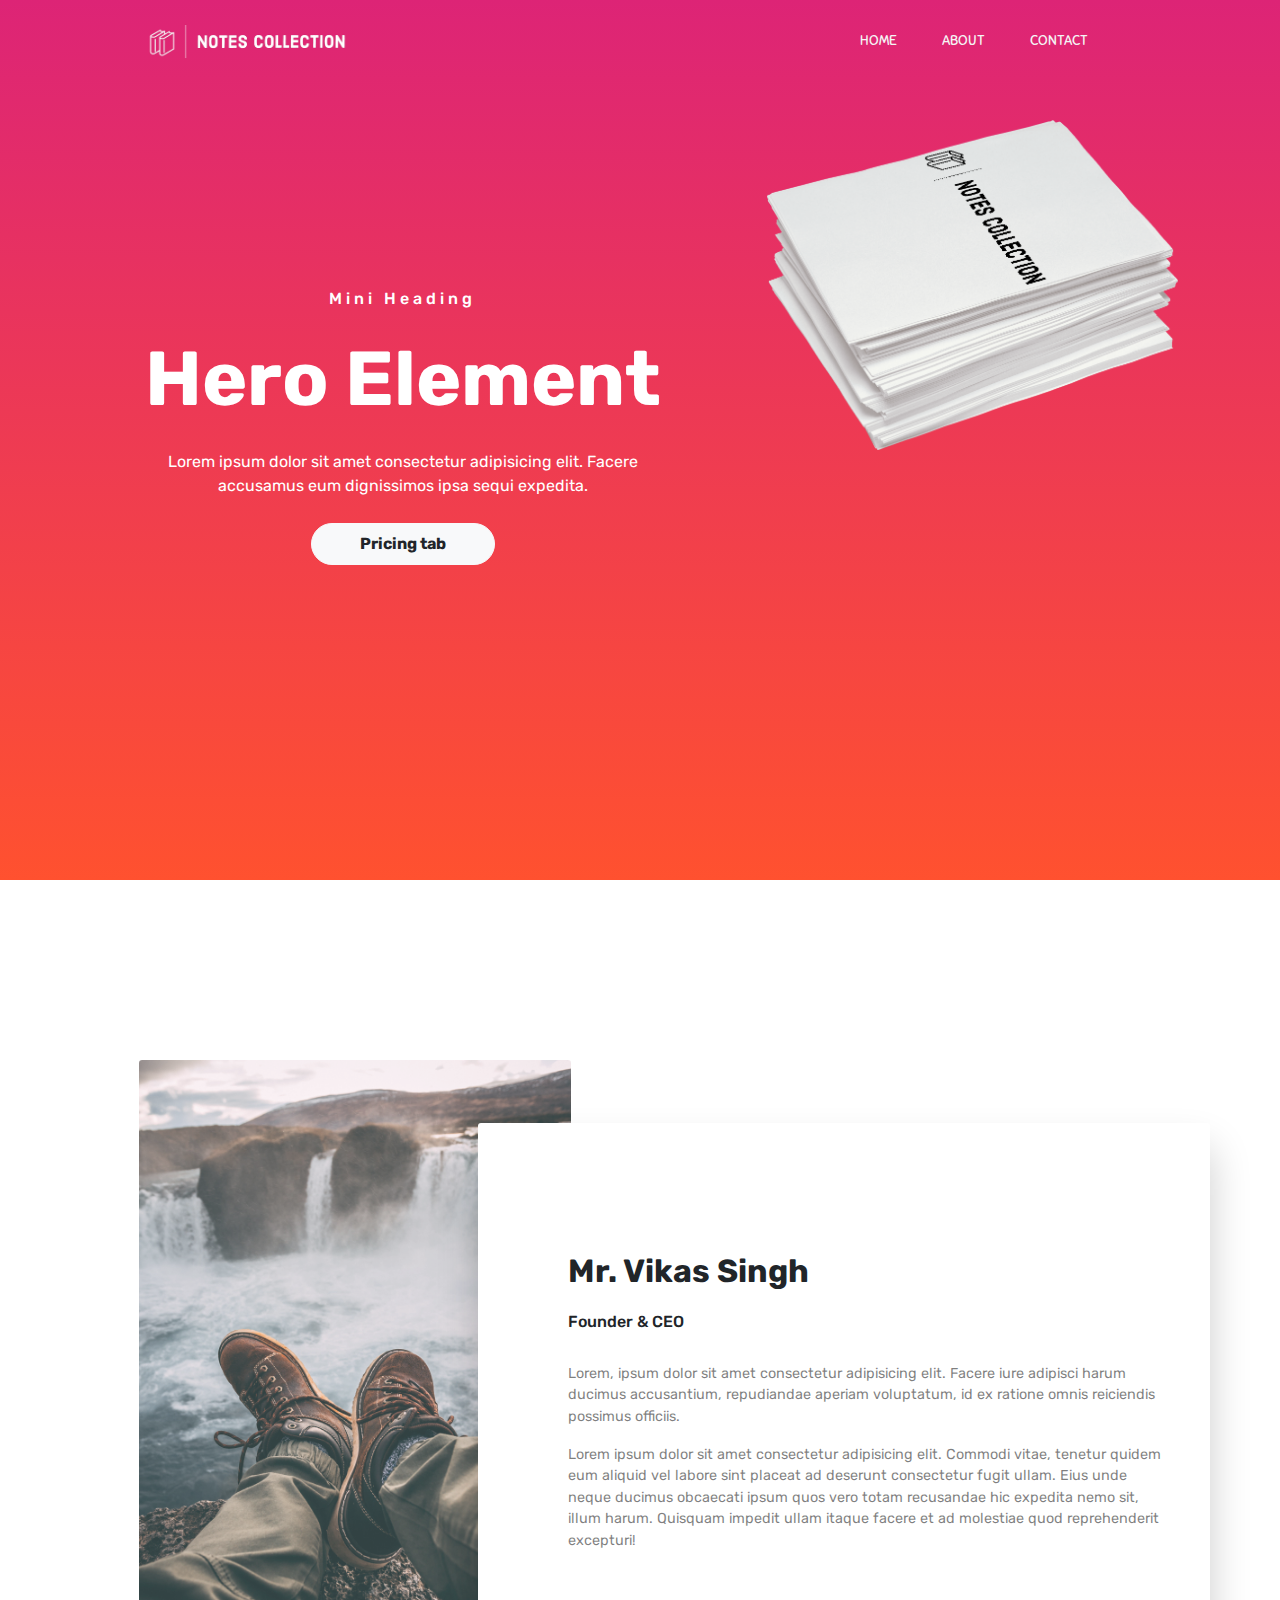
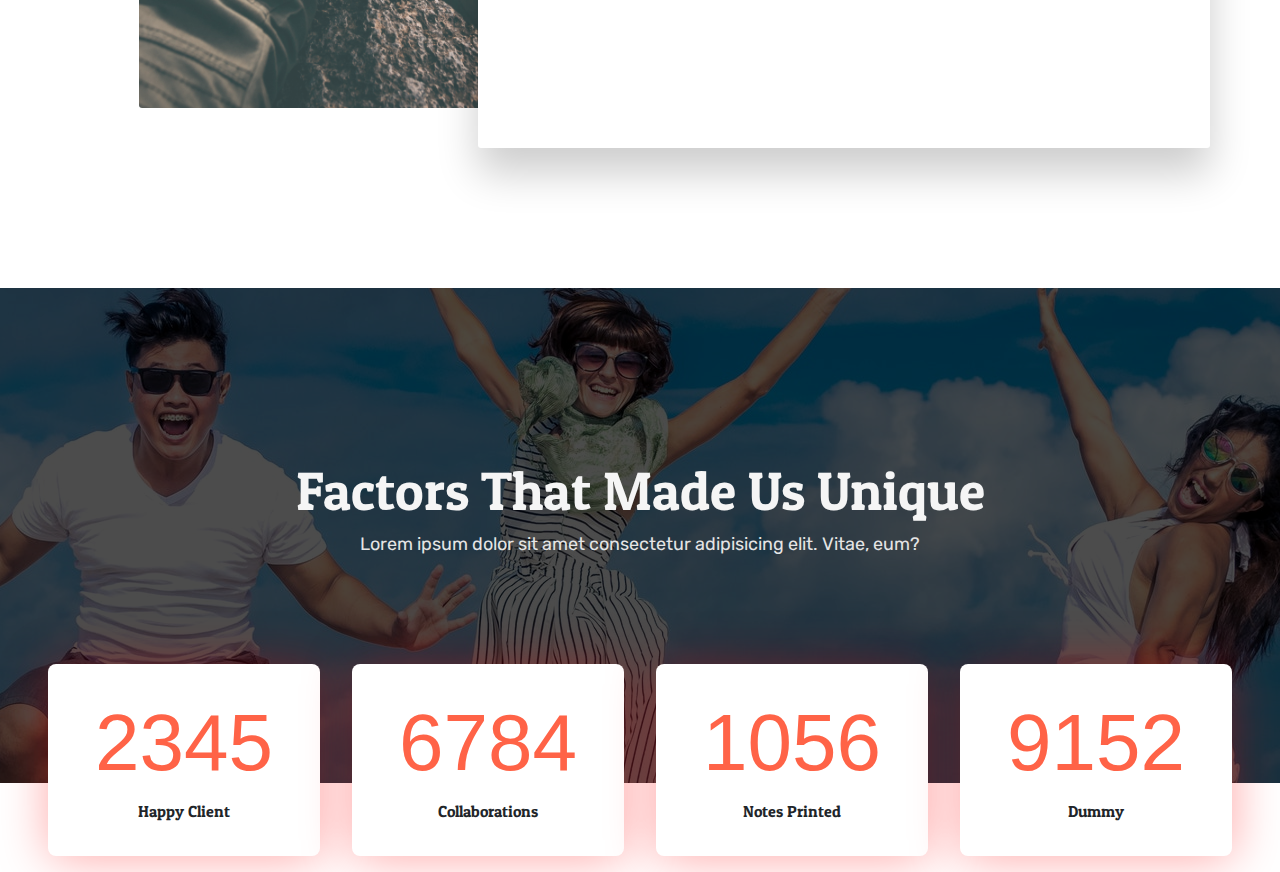
==== Index.html @ 7cc31850 "." ====
<!DOCTYPE html>
<html lang="en">

<head>
  <meta charset="UTF-8" />
  <meta name="viewport" content="width=device-width, initial-scale=1.0" />
  <meta http-equiv="X-UA-Compatible" content="ie=edge" />
  <title>Notes Collection</title>

  <link rel="stylesheet" href="https://stackpath.bootstrapcdn.com/bootstrap/4.3.1/css/bootstrap.min.css" integrity="sha384-ggOyR0iXCbMQv3Xipma34MD+dH/1fQ784/j6cY/iJTQUOhcWr7x9JvoRxT2MZw1T"
    crossorigin="anonymous" />
  <link rel="stylesheet" href="https://use.fontawesome.com/releases/v5.7.2/css/all.css" integrity="sha384-fnmOCqbTlWIlj8LyTjo7mOUStjsKC4pOpQbqyi7RrhN7udi9RwhKkMHpvLbHG9Sr"
    crossorigin="anonymous">
  <link rel="stylesheet" href="../src/Style.css" />
  <link rel="stylesheet" href="../src/mobile-style.css">
</head>

<body>
  <header>
    <div class="container-fluid p-0">
      <nav class="navbar navbar-expand-lg">
        <a class="navbar-brand" href="#">
          <img src="../assets/logo.png" alt=""></a>
        <button class="navbar-toggler" type="button" data-toggle="collapse" data-target="#navbarNav" aria-controls="navbarNav" aria-expanded="false"
          aria-label="Toggle navigation">
          <i class="fas fa-align-right text-light"></i>
        </button>
        <div class="collapse navbar-collapse" id="navbarNav">
          <div class="mr-auto"></div>
          <ul class="navbar-nav">
            <li class="nav-item active">
              <a class="nav-link" href="#">HOME
                <span class="sr-only">(current)</span>
              </a>
            </li>
            <li class="nav-item">
              <a class="nav-link" href="#">ABOUT</a>
            </li>
            <!-- <li class="nav-item">
              <a class="nav-link" href="#">PRICE</a>
            </li> -->
            <!-- <li class="nav-item dropdown">
              <div class="dropdown">
                <a href="#" class="nav-link">PAGES</a>
                <div class="dropdown-content">
                  <a href="#">Generic</a>
                  <a href="#">Element</a>
                </div>
              </div>
            </li>
            <li class="nav-item">
              <a class="nav-link" href="#">FACT</a>
            </li> -->
            <li class="nav-item">
              <a class="nav-link" href="#">CONTACT</a>
            </li>
          </ul>
        </div>
      </nav>
    </div>
    <div class="container text-center">
      <div class="row">
        <div class="col-md-7 col-sm-12  text-white">
          <h6>Mini Heading</h6>
          <h1>Hero Element</h1>
          <p>
            Lorem ipsum dolor sit amet consectetur adipisicing elit. Facere accusamus eum dignissimos ipsa sequi expedita.
          </p>
          <button class="btn btn-light px-5 py-2 primary-btn">
            Pricing tab
          </button>
        </div>
        <div class="col-md-5 col-sm-12  h-25">
          <img src="../assets/Hero.png" alt="Book" />
        </div>
      </div>
    </div>
  </header>
  <main>
    <section class="section-1">
      <div class="container text-center">
        <div class="row">
          <div class="col-md-6 col-12">
            <div class="pray">
              <img src="../assets/pexels-photo-1904769.jpeg" alt="Pray" class="" />
            </div>
          </div>
          <div class="col-md-6 col-12">
            <div class="panel text-left">
              <h1>Mr. Vikas Singh</h1>
              <h6>Founder & CEO</h6>
              <p class="pt-4">
                Lorem, ipsum dolor sit amet consectetur adipisicing elit. Facere iure adipisci harum ducimus accusantium, repudiandae aperiam
                voluptatum, id ex ratione omnis reiciendis possimus officiis.
              </p>
              <p>
                Lorem ipsum dolor sit amet consectetur adipisicing elit. Commodi vitae, tenetur quidem eum aliquid vel labore sint placeat
                ad deserunt consectetur fugit ullam. Eius unde neque ducimus obcaecati ipsum quos vero totam recusandae hic
                expedita nemo sit, illum harum. Quisquam impedit ullam itaque facere et ad molestiae quod reprehenderit excepturi!
              </p>
            </div>
          </div>
        </div>
      </div>
    </section>
    <section class="section-2 container-fluid p-0">
      <div class="cover">
        <div class="overlay"></div>
        <div class="content text-center">
          <h1>Factors That Made Us Unique</h1>
          <p>
            Lorem ipsum dolor sit amet consectetur adipisicing elit. Vitae, eum?
          </p>
        </div>
      </div>
      <div class="container-fluid text-center">
        <div class="numbers d-flex flex-md-row flex-wrap justify-content-center">
          <div class="rect">
            <h1>2345</h1>
            <p>Happy Client</p>
          </div>
          <div class="rect">
            <h1>6784</h1>
            <p>Collaborations</p>
          </div>
          <div class="rect">
            <h1>1056</h1>
            <p>Notes Printed</p>
          </div>
          <div class="rect">
            <h1>9152</h1>
            <p>Dummy</p>
          </div>
        </div>
      </div>


      <!-- <div class="purchase text-center">
        <h1>Purchase Whatever You Want</h1>
        <p>
          Lorem, ipsum dolor sit amet consectetur adipisicing elit.
        </p>
        <div class="cards">
          <div class="d-flex flex-row justify-content-center flex-wrap">
            <div class="card">
              <div class="card-body">
                <div class="title">
                  <h5 class="card-title">PDF</h5>
                </div>
                <p class="card-text">
                  With supporting text below as a natural lead-in.
                </p>
                <div class="pricing">
                  <h1>$77.99</h1>
                  <a href="#" class="btn btn-dark px-5 py-2 primary-btn mb-5">Purchase Now</a>
                </div>
              </div>
            </div>
            <div class="card">
              <div class="card-body">
                <div class="title">
                  <h5 class="card-title">E-book</h5>
                </div>
                <p class="card-text">
                  With supporting text below as a natural lead-in.
                </p>
                <div class="pricing">
                  <h1>$99.99</h1>
                  <a href="#" class="btn btn-dark px-5 py-2 primary-btn mb-5">Purchase Now</a>
                </div>
              </div>
            </div>
            <div class="card">
              <div class="card-body">
                <div class="title">
                  <h5 class="card-title">Print Copy</h5>
                </div>
                <p class="card-text">
                  With supporting text below as a natural lead-in.
                </p>
                <div class="pricing">
                  <h1>$58.99</h1>
                  <a href="#" class="btn btn-dark px-5 py-2 primary-btn mb-5">Purchase Now</a>
                </div>
              </div>
            </div>
          </div>
        </div>
      </div>
    </section>
    <section class="section-3 container-fluid p-0 text-center">
      <div class="row">
        <div class="col-md-12 col-sm-12">
          <h1>Download Our App for all Platform</h1>
          <p>
            Lorem ipsum dolor, sit amet consectetur adipisicing elit. Eum exercitationem alias perspiciatis omnis quod possimus odit
            voluptatum! Sunt ea quasi praesentium, tenetur doloribus animi obcaecati, sint nemo quae laudantium iusto unde
            eaque nostrum nobis voluptatum
          </p>
        </div>
      </div>
      <div class="platform row">
        <div class="col-md-6 col-sm-12 text-right">
          <div class="desktop shadow-lg">
            <div class="d-flex flex-row justify-content-center">
              <i class="fas fa-desktop fa-3x py-2 pr-3"></i>
              <div class="text text-left">
                <h3 class="pt-1 m-0">Desktop</h3>
                <p class="p-0 m-0">On website</p>
              </div>
            </div>
          </div>
        </div>
        <div class="col-md-6 col-sm-12 text-left">
          <div class="desktop shadow-lg">
            <div class="d-flex flex-row justify-content-center">
              <i class="fas fa-mobile-alt fa-3x py-2 pr-3"></i>
              <div class="text text-left">
                <h3 class="pt-1 m-0">On Mobile</h3>
                <p class="p-0 m-0">On Play Store</p>
              </div>
            </div>
          </div>
        </div>
      </div>
    </section>

    Section 4
    <section class="section-4">
      <div class="container text-center">
        <h1 class="text-dark">What our Reader's Say about us</h1>
        <p class="text-secondary">Lorem ipsum dolor sit amet.</p>
      </div>
      <div class="team row ">
        <div class="col-md-4 col-12 text-center">
            <div class="card mr-2 d-inline-block shadow-lg">
                <div class="card-img-top">
                  <img src="../assets/UI-face-3.jpg" class="img-fluid border-radius p-4" alt="">
                </div>
                <div class="card-body">
                  <h3 class="card-title">Blalock Jolene</h3>
                  <p class="card-text">
                    Lorem ipsum dolor sit amet consectetur adipisicing elit. Sint iure autem recusandae, veniam, illo dolor soluta assumenda
                    minima quia velit officia sit exercitationem nam ipsa, repellendus aut facilis quasi voluptas!
                  </p>
                  <a href="#" class="text-secondary text-decoration-none">Go somewhere</a>
                  <p class="text-black-50">CEO at Google</p>
                </div>
              </div>
        </div>
        <div class="col-md-4 col-12">
            <div id="carouselExampleControls" class="carousel slide " data-ride="carousel">
                <div class="carousel-inner text-center">
                  <div class="carousel-item active">
                    <div class="card mr-2 d-inline-block shadow">
                      <div class="card-img-top">
                        <img src="../assets/UI-face-1.jpg" class="img-fluid rounded-circle w-50 p-4" alt="">
                      </div>
                      <div class="card-body">
                        <h3 class="card-title">Allen Agnes</h3>
                        <p class="card-text">
                          Lorem ipsum dolor sit amet consectetur adipisicing elit. Sint iure autem recusandae, veniam, illo dolor soluta assumenda
                          minima quia velit officia sit exercitationem nam ipsa, repellendus aut facilis quasi voluptas!
                        </p>
                        <a href="#" class="text-secondary text-decoration-none">Go somewhere</a>
                        <p class="text-black-50">CEO at Google</p>
                      </div>
                    </div>
                  </div>
                  <div class="carousel-item">
                    <div class="card  d-inline-block mr-2 shadow">
                      <div class="card-img-top">
                        <img src="../assets/UI-face-2.jpg" class="img-fluid rounded-circle w-50 p-4" alt="">
                      </div>
                      <div class="card-body">
                        <h3 class="card-title">Amiel Barbara</h3>
                        <p class="card-text">
                          Lorem ipsum dolor sit amet consectetur adipisicing elit. Sint iure autem recusandae, veniam, illo dolor soluta assumenda
                          minima quia velit officia sit exercitationem nam ipsa, repellendus aut facilis quasi voluptas!
                        </p>
                        <a href="#" class="text-secondary text-decoration-none">Go somewhere</a>
                        <p class="text-black-50">CEO at Google</p>
                      </div>
                    </div>
                  </div>
              </div>
        </div>
        </div>
        <div class="col-md-4 col-12 text-center">
            <div class="card mr-2 d-inline-block shadow-lg">
                <div class="card-img-top">
                  <img src="../assets/UI-face-4.jpg" class="img-fluid border-radius p-4" alt="">
                </div>
                <div class="card-body">
                  <h3 class="card-title">Olivia Louis</h3>
                  <p class="card-text">
                    Lorem ipsum dolor sit amet consectetur adipisicing elit. Sint iure autem recusandae, veniam, illo dolor soluta assumenda
                    minima quia velit officia sit exercitationem nam ipsa, repellendus aut facilis quasi voluptas!
                  </p>
                  <a href="#" class="text-secondary text-decoration-none">Go somewhere</a>
                  <p class="text-black-50">CEO at Google</p>
                </div>
              </div>
        </div>
      </div>
    </section>
  </main>
  <footer>
    <div class="container-fluid p-0">
      <div class="row text-left">
        <div class="col-md-5 col-sm-5">
          <h4 class="text-light">About us</h4>
          <p class="text-muted">Lorem ipsum dolor sit amet, consectetur adipisicing elit. Earum maxime ea similique illum corrupti</p>
          <p class="pt-4 text-muted">Copyright ©2019 All rights reserved | This template is made with by
            <span> Daily Tuition</span>
          </p>
        </div>
        <div class="col-md-5 col-sm-12">
          <h4 class="text-light">Newsletter</h4>
          <p class="text-muted">Stay Updated</p>
          <form class="form-inline">
            <div class="col pl-0">
              <div class="input-group pr-5">
                <input type="text" class="form-control bg-dark text-white" id="inlineFormInputGroupUsername2" placeholder="Email">
                <div class="input-group-prepend">
                  <div class="input-group-text">
                    <i class="fas fa-arrow-right"></i>
                  </div>
                </div>
              </div>
            </div>
          </form>
        </div>
        <div class="col-md-2 col-sm-12">
          <h4 class="text-light">Follow Us</h4>
          <p class="text-muted">Let us be social</p>
          <div class="column text-light">
            <i class="fab fa-facebook-f"></i>
            <i class="fab fa-instagram"></i>
            <i class="fab fa-twitter"></i>
            <i class="fab fa-youtube"></i>
          </div>
        </div>
      </div>
    </div>
  </footer> -->

  <script src="https://cdnjs.cloudflare.com/ajax/libs/jquery/3.3.1/jquery.min.js"></script>
  <script src="https://cdnjs.cloudflare.com/ajax/libs/popper.js/1.14.7/umd/popper.min.js" integrity="sha384-UO2eT0CpHqdSJQ6hJty5KVphtPhzWj9WO1clHTMGa3JDZwrnQq4sF86dIHNDz0W1"
    crossorigin="anonymous"></script>
  <script src="https://stackpath.bootstrapcdn.com/bootstrap/4.3.1/js/bootstrap.min.js" integrity="sha384-JjSmVgyd0p3pXB1rRibZUAYoIIy6OrQ6VrjIEaFf/nJGzIxFDsf4x0xIM+B07jRM"
    crossorigin="anonymous"></script>
  <script src="./main.js"></script>
</body>

</html>
---- src/Style.css ----
@import url("https://fonts.googleapis.com/css?family=Acme|Lobster|Patua+One|Rubik|Sniglet");
* {
  box-sizing: border-box;
}

header,
section {
  overflow-x: hidden;
}

:root {
  --Sniglet-font: "Sniglet", cursive;
  --Rubik: "Rubik", cursive;
  --Patua: "Patua One", cursive;
  --Lobster: "lobster", cursive;
  --light-black: #2e2c2caf;
  --bggradient: linear-gradient(to bottom, #dd2476, #ff512f);
  --light-gray: rgba(255, 255, 255, 0.877);
}

header a {
  font-family: var(--Sniglet-font);
  font-size: 0.9em;
  color: whitesmoke;
}

.dropdown-content {
  display: none;
  position: absolute;
  background-color: #f1f1f1;
  min-width: 160px;
  box-shadow: 0px 2px 15px 0px rgba(0, 0, 0, 0.2);
  z-index: 1;
}

.dropdown-content a {
  color: black;
  padding: 12px 16px;
  text-decoration: none;
  display: block;
}

.dropdown-content a:hover {
  background-color: #ddd;
}

.dropdown:hover .dropdown-content {
  display: block;
}

header .nav-item:last-child {
  padding-right: 10.5em;
}

header .nav-item {
  padding: 0.9em;
}

header .navbar-brand {
  padding-left: 8rem;
}

.navbar-brand img{
  width: 30%;
}

header .nav-link:hover {
  color: black;
}

header .row .col-md-7 {
  padding: 22vmin 1vmin;
  padding-bottom: 35vmin;
}

header .row .col-md-5 {
  padding: 4.2vmin 1vmin;
}

header .row .col-md-5 img {
  width: 90%;
}

header {
  background: #ff512f;
  /* fallback for old browsers */
  background: var(--bggradient);
}

header .container .col-md-7 {
  font-family: "Rubik", sans-serif;
}

header .container .col-md-7 h6 {
  padding: 1vmin;
  letter-spacing: 4px;
}

header .container .col-md-7 h1 {
  font-size: 8.5vmin;
  font-weight: bold;
  padding: 0.1em 0em;
}

header .container .col-md-7 p {
  padding: 1vmin 5vmin;
}

.primary-btn {
  border-radius: 30px;
  font-weight: bold;
}

/********** section 1 **************/

.section-1 {
  padding: 20vmin 0vmin;
}

.section-1 .row .col-md-6 .pray img {
  opacity: 0.8;
  width: 80%;
  border-radius: 0.2em;
}

.section-1 .row .col-md-6:last-child {
  position: relative;
}

.section-1 .row .col-md-6 .panel {
  position: absolute;
  top: 7vmin;
  left: -18vmin;
  background: white;
  border-radius: 3px;
  text-align: left;
  padding: 13vmin 5vmin 20vmin 10vmin;
  box-shadow: 0px 25px 42px rgba(0, 0, 0, 0.2);
  font-family: var(--Rubik);
  z-index: 1;
}

.section-1 .row .col-md-6 .panel h1 {
  font-weight: bold;
  padding: 0.4em 0;
  font-size: 2em;
}

.section-1 .row .col-md-6 .panel p {
  font-size: 0.9em;
  color: rgba(0, 0, 0, 0.5);
}

/*  Section 2  */

.cover {
  width: 100%;
  height: 55vmin;
  background: url("../assets/pexels-photo-452738.jpeg");
  background-position: -24rem -19rem;
  background-size: 150%;
  position: relative;
}

.cover .overlay {
  position: absolute;
  top: 0;
  left: 0;
  width: 100%;
  height: 100%;
  z-index: 999;
}

.cover .content {
  width: 100%;
  height: 100%;
  background: rgba(0, 0, 0, 0.7);
  padding-top: 19vmin;
}

.cover .content > h1 {
  font-family: var(--Patua);
  font-size: 6vmin;
  color: whitesmoke;
}

.cover .content > p {
  font-family: var(--Rubik);
  font-size: 2vmin;
  color: #e5e5e5;
}

.numbers .rect {
  position: relative;
  z-index: 1;
  background: white;
  width: 17rem;
  height: 12rem;
  padding-top: 3.5vmin;
  margin: 1rem;
  border-radius: 0.5em;
  box-shadow: 1px 2px 50px 0px rgba(255, 0, 0, 0.349);
}

.numbers {
  margin-top: -15vmin;
}

.numbers .rect h1 {
  font-size: 5rem;
  color: tomato;
}

.numbers .rect > p {
  font-family: var(--Patua);
}

.purchase > h1 {
  padding-top: 15vmin;
  padding-bottom: 0.1em;
  font-family: var(--Lobster);
}

.purchase > p {
  color: var(--light-black);
  font-size: 3vmin;
  padding-bottom: 10vmin;
}

.purchase .cards .card {
  width: 22rem;
  margin: 3vmin 3vmin;
}

.cards div {
  padding: 0;
  margin: 0;
}

.cards .title {
  background: rgba(208, 241, 241, 0.199);
  padding: 1.4em 2.5em;
  font-size: 2vmin;
}

.card .card-text {
  padding: 2.5rem 3rem;
  color: var(--light-black);
}

.card-body .pricing {
  background: rgba(208, 241, 241, 0.199);
  border-top-right-radius: 170px;
  border-top-left-radius: 170px;
}

.card-body .pricing > h1 {
  font-size: 10vmin;
  padding: 1em 0.5em;
}

/* Section 3 */

.section-3 {
  height: 70vmin;
  margin-top: 15vmin;
  background: var(--bggradient);
}

.section-3 .col-md-12 > h1 {
  padding: 2em 0 0.5em 0;
  color: whitesmoke;
  font-size: 6vmin;
}

.section-3 .col-md-12 > p {
  padding: 0 4em;
  padding-bottom: 2em;
  color: var(--light-gray);
  font-size: 3vmin;
}

.section-3 .desktop {
  background: white;
  display: inline-block;
  border-radius: 3em;
  padding: 2vmin 4.5vmin;
  margin: 1em;
}

.section-3 .desktop h3 {
  font-size: 4vmin;
}

.section-3 .desktop p {
  font-size: 2vmin;
}

/* Section Team */

.section-4 .container h1 {
  font-size: 6vmin;
  padding-top: 14vmin;
}

.section-4 .team {
  padding: 10vmin 4vmin;
}

.section-4 .card {
  width: 22em;
  margin-top: 10vmin;
}

.section-4 .card .card-text {
  padding: 0.5em;
}

.section-4 .card-body > a {
  font-size: 1.5em;
}

.section-4 .carousel-item {
  padding-left: 3rem;
}

.border-radius {
  border-radius: 340px;
  width: 60%;
}

footer {
  background: rgba(0, 0, 0, 0.815);
  overflow-x: hidden;
  padding: 14vmin 18vmin;
}

footer p > span {
  color: #ff512f;
}

footer input {
  border: none !important;
}

footer input::placeholder {
  color: white !important;
}

footer .input-group .input-group-text {
  background: var(--bggradient);
  border: none;
}

footer .column i {
  color: #dd2476;
}

/* It is Adjacent sibling combinator */

footer .column i + i {
  padding: 0 0.5em;
}

.sticky {
  position: fixed;
  top: 0;
  width: 100%;
  background: rgba(0, 0, 0, 0.815);
  z-index: 9999;
  transition: all 1.5s ease;
}
---- src/mobile-style.css ----
@media only screen and (max-width: 768px) {
  header .navbar-brand {
    padding-left: 1rem;
  }
  .section-1 .row .col-md-6 .panel {
    position: initial;
    width: initial;
    height: initial;
  }
  .section-2 .cover {
    background-position: -25vmin -10vmin;
  }
  .numbers .rect {
    width: 10rem;
    height: 8rem;
  }
  .numbers .rect h1 {
    font-size: 2rem;
  }

  .section-3 {
    height: inherit;
    padding: 10vmin !important;
  }
  .section-3 .row h1 {
    padding: 6vmin 4vmin;
  }
  .section-3 .platform .col-md-6 {
    text-align: center !important;
  }
  .section-3 .desktop i {
    font-size: 8vmin;
  }
  .section-4 .carousel-item {
    padding-left: 0.6rem;
  }
  footer .row .col-md-2 {
    margin-top: 8vmin;
  }
}

/* screen size 375px */

@media only screen and (max-width: 375px) {
  .section-4 .card {
    width: 18em;
  }
}

@media only screen and (max-width: 320px) {
  .section-4 .carousel-inner {
    margin-left: -4vmin;
  }
}
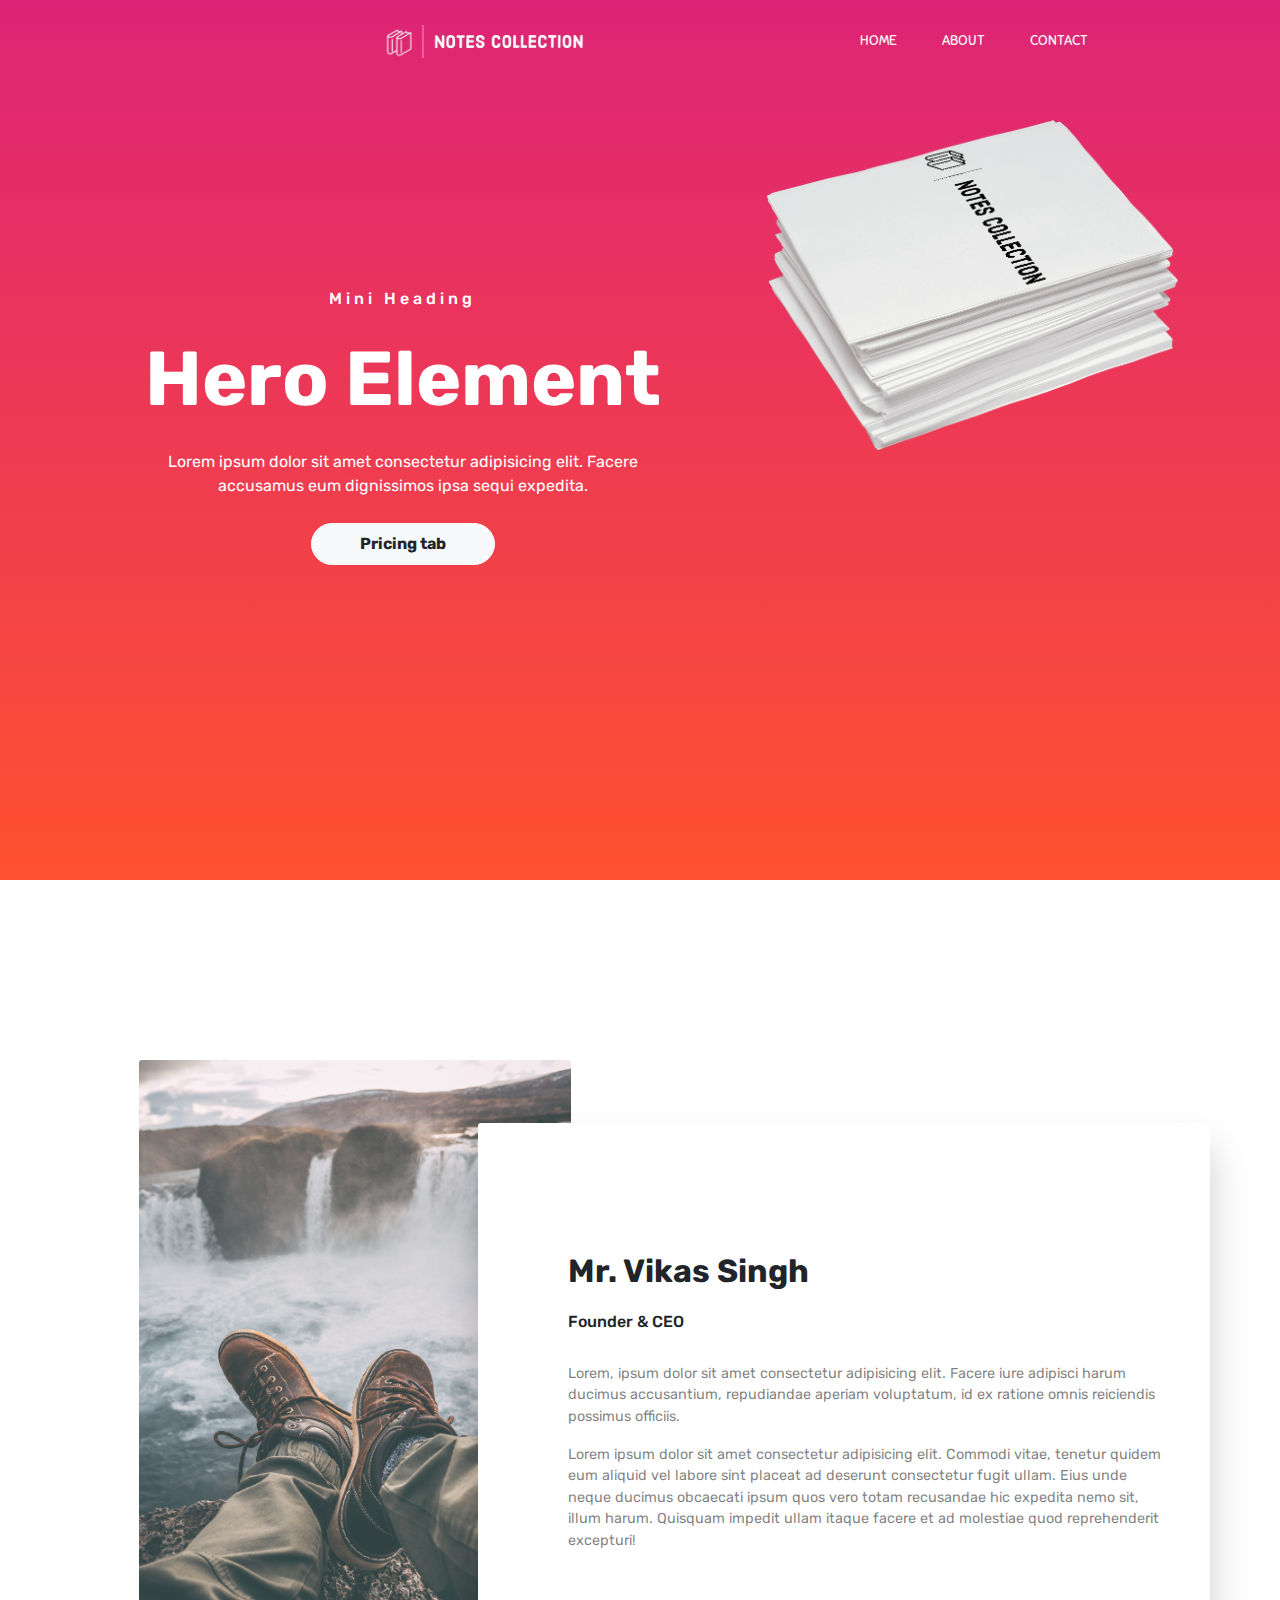
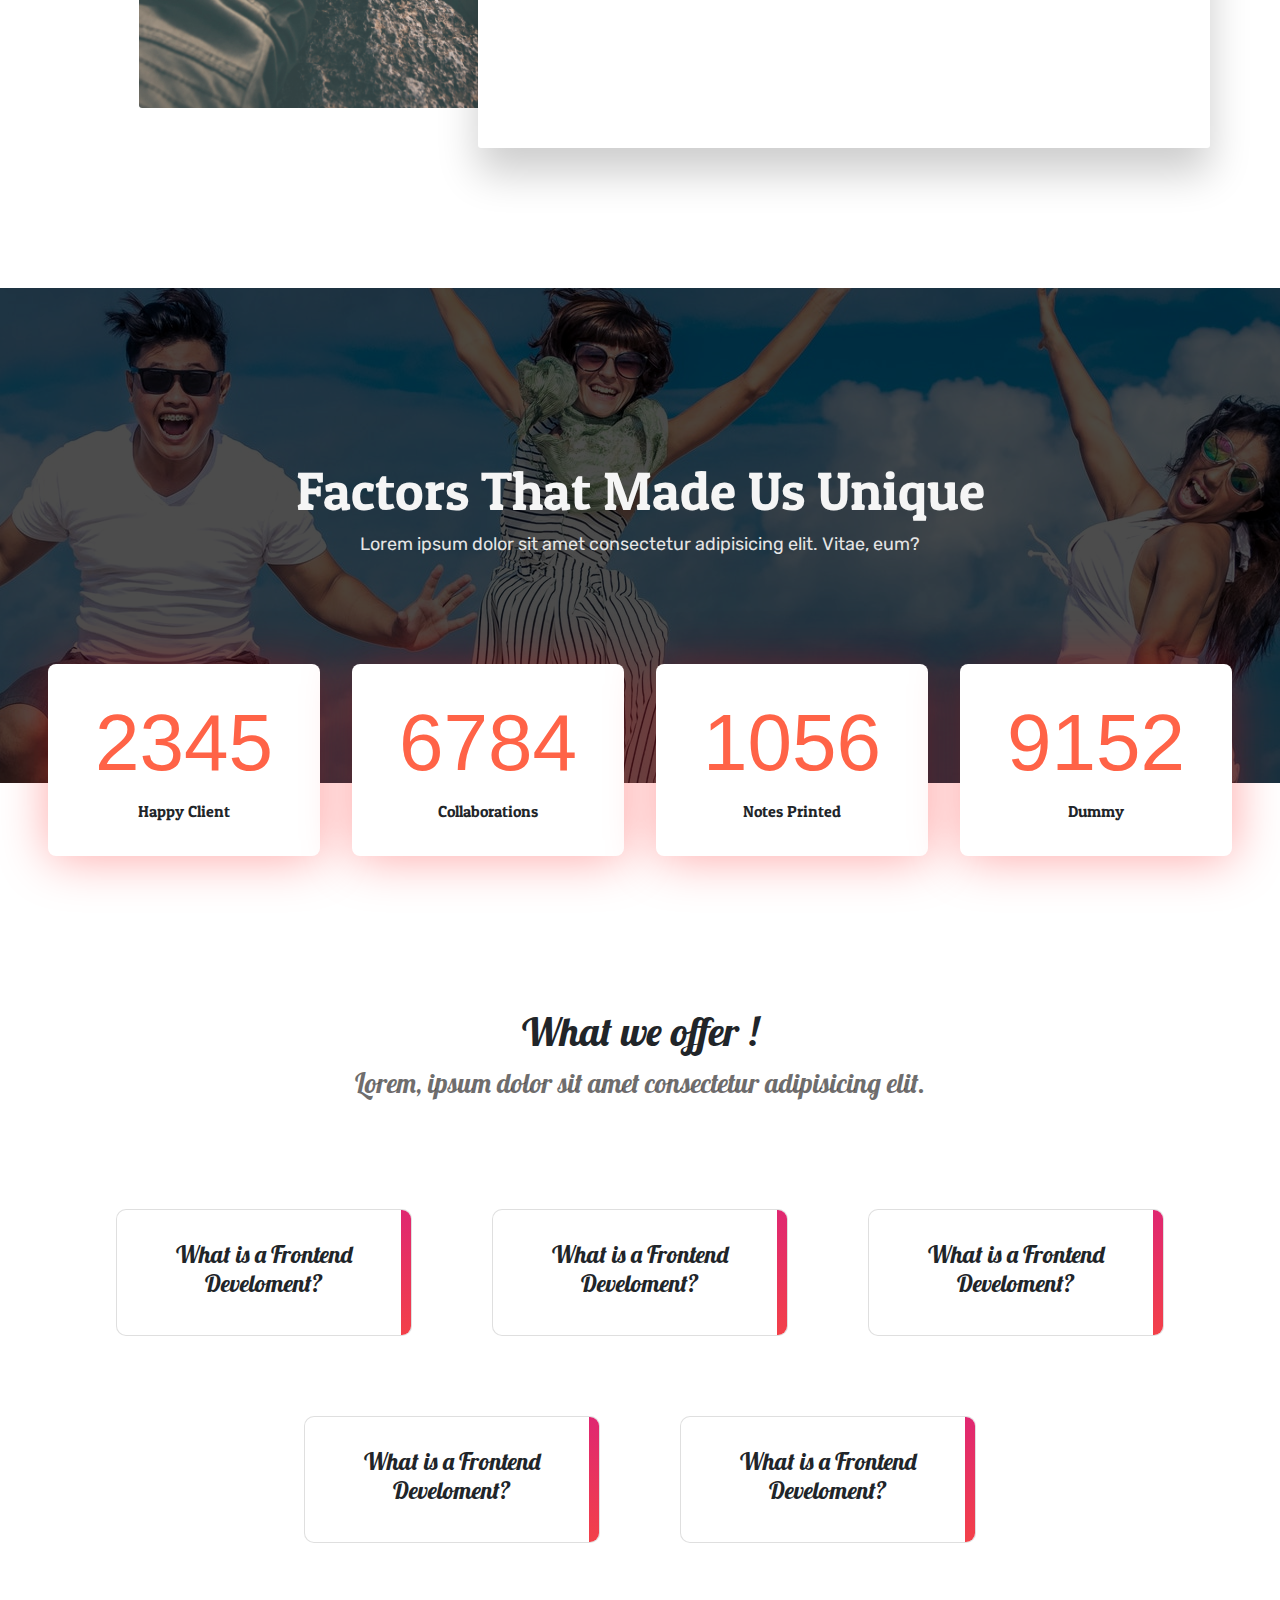
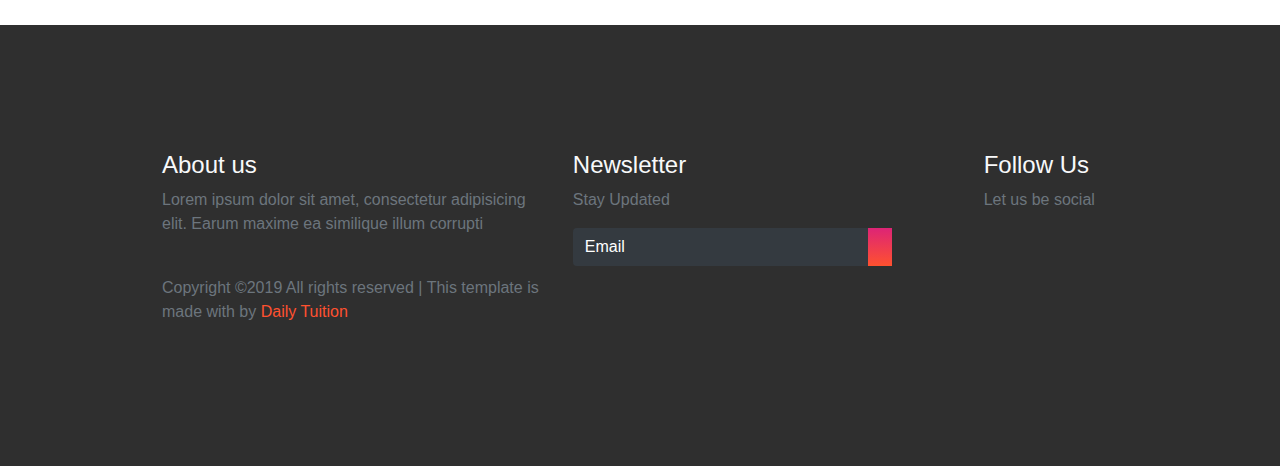
==== commit 9ee43191: "." ====
--- a/Index.html
+++ b/Index.html
@@ -7,12 +7,12 @@
   <meta http-equiv="X-UA-Compatible" content="ie=edge" />
   <title>Notes Collection</title>
 
-  <link rel="stylesheet" href="https://stackpath.bootstrapcdn.com/bootstrap/4.3.1/css/bootstrap.min.css" integrity="sha384-ggOyR0iXCbMQv3Xipma34MD+dH/1fQ784/j6cY/iJTQUOhcWr7x9JvoRxT2MZw1T"
-    crossorigin="anonymous" />
-  <link rel="stylesheet" href="https://use.fontawesome.com/releases/v5.7.2/css/all.css" integrity="sha384-fnmOCqbTlWIlj8LyTjo7mOUStjsKC4pOpQbqyi7RrhN7udi9RwhKkMHpvLbHG9Sr"
-    crossorigin="anonymous">
-  <link rel="stylesheet" href="../src/Style.css" />
-  <link rel="stylesheet" href="../src/mobile-style.css">
+  <link rel="stylesheet" href="https://stackpath.bootstrapcdn.com/bootstrap/4.3.1/css/bootstrap.min.css"
+    integrity="sha384-ggOyR0iXCbMQv3Xipma34MD+dH/1fQ784/j6cY/iJTQUOhcWr7x9JvoRxT2MZw1T" crossorigin="anonymous" />
+  <link rel="stylesheet" href="https://use.fontawesome.com/releases/v5.7.2/css/all.css"
+    integrity="sha384-fnmOCqbTlWIlj8LyTjo7mOUStjsKC4pOpQbqyi7RrhN7udi9RwhKkMHpvLbHG9Sr" crossorigin="anonymous">
+  <link rel="stylesheet" href="./src/Style.css" />
+  <link rel="stylesheet" href="./src/mobile-style.css">
 </head>
 
 <body>
@@ -20,9 +20,9 @@
     <div class="container-fluid p-0">
       <nav class="navbar navbar-expand-lg">
         <a class="navbar-brand" href="#">
-          <img src="../assets/logo.png" alt=""></a>
-        <button class="navbar-toggler" type="button" data-toggle="collapse" data-target="#navbarNav" aria-controls="navbarNav" aria-expanded="false"
-          aria-label="Toggle navigation">
+          <img src="./assets/logo.png" alt=""></a>
+        <button class="navbar-toggler" type="button" data-toggle="collapse" data-target="#navbarNav"
+          aria-controls="navbarNav" aria-expanded="false" aria-label="Toggle navigation">
           <i class="fas fa-align-right text-light"></i>
         </button>
         <div class="collapse navbar-collapse" id="navbarNav">
@@ -64,14 +64,15 @@
           <h6>Mini Heading</h6>
           <h1>Hero Element</h1>
           <p>
-            Lorem ipsum dolor sit amet consectetur adipisicing elit. Facere accusamus eum dignissimos ipsa sequi expedita.
+            Lorem ipsum dolor sit amet consectetur adipisicing elit. Facere accusamus eum dignissimos ipsa sequi
+            expedita.
           </p>
           <button class="btn btn-light px-5 py-2 primary-btn">
             Pricing tab
           </button>
         </div>
         <div class="col-md-5 col-sm-12  h-25">
-          <img src="../assets/Hero.png" alt="Book" />
+          <img src="./assets/Hero.png" alt="Book" />
         </div>
       </div>
     </div>
@@ -82,7 +83,7 @@
         <div class="row">
           <div class="col-md-6 col-12">
             <div class="pray">
-              <img src="../assets/pexels-photo-1904769.jpeg" alt="Pray" class="" />
+              <img src="./assets/pexels-photo-1904769.jpeg" alt="Pray" class="" />
             </div>
           </div>
           <div class="col-md-6 col-12">
@@ -90,13 +91,17 @@
               <h1>Mr. Vikas Singh</h1>
               <h6>Founder & CEO</h6>
               <p class="pt-4">
-                Lorem, ipsum dolor sit amet consectetur adipisicing elit. Facere iure adipisci harum ducimus accusantium, repudiandae aperiam
+                Lorem, ipsum dolor sit amet consectetur adipisicing elit. Facere iure adipisci harum ducimus
+                accusantium, repudiandae aperiam
                 voluptatum, id ex ratione omnis reiciendis possimus officiis.
               </p>
               <p>
-                Lorem ipsum dolor sit amet consectetur adipisicing elit. Commodi vitae, tenetur quidem eum aliquid vel labore sint placeat
-                ad deserunt consectetur fugit ullam. Eius unde neque ducimus obcaecati ipsum quos vero totam recusandae hic
-                expedita nemo sit, illum harum. Quisquam impedit ullam itaque facere et ad molestiae quod reprehenderit excepturi!
+                Lorem ipsum dolor sit amet consectetur adipisicing elit. Commodi vitae, tenetur quidem eum aliquid vel
+                labore sint placeat
+                ad deserunt consectetur fugit ullam. Eius unde neque ducimus obcaecati ipsum quos vero totam recusandae
+                hic
+                expedita nemo sit, illum harum. Quisquam impedit ullam itaque facere et ad molestiae quod reprehenderit
+                excepturi!
               </p>
             </div>
           </div>
@@ -135,97 +140,62 @@
       </div>
 
 
-      <!-- <div class="purchase text-center">
-        <h1>Purchase Whatever You Want</h1>
+      <div class="purchase text-center">
+        <h1>What we offer !</h1>
         <p>
           Lorem, ipsum dolor sit amet consectetur adipisicing elit.
         </p>
+        
         <div class="cards">
-          <div class="d-flex flex-row justify-content-center flex-wrap">
-            <div class="card">
-              <div class="card-body">
-                <div class="title">
-                  <h5 class="card-title">PDF</h5>
-                </div>
-                <p class="card-text">
-                  With supporting text below as a natural lead-in.
-                </p>
-                <div class="pricing">
-                  <h1>$77.99</h1>
-                  <a href="#" class="btn btn-dark px-5 py-2 primary-btn mb-5">Purchase Now</a>
-                </div>
-              </div>
-            </div>
-            <div class="card">
-              <div class="card-body">
-                <div class="title">
-                  <h5 class="card-title">E-book</h5>
-                </div>
-                <p class="card-text">
-                  With supporting text below as a natural lead-in.
-                </p>
-                <div class="pricing">
-                  <h1>$99.99</h1>
-                  <a href="#" class="btn btn-dark px-5 py-2 primary-btn mb-5">Purchase Now</a>
-                </div>
-              </div>
-            </div>
-            <div class="card">
-              <div class="card-body">
-                <div class="title">
-                  <h5 class="card-title">Print Copy</h5>
-                </div>
-                <p class="card-text">
-                  With supporting text below as a natural lead-in.
-                </p>
-                <div class="pricing">
-                  <h1>$58.99</h1>
-                  <a href="#" class="btn btn-dark px-5 py-2 primary-btn mb-5">Purchase Now</a>
-                </div>
-              </div>
-            </div>
-          </div>
-        </div>
-      </div>
+          <div class="card d-flex flex-row justify-content-center">
+            <div class="card-image">
+              <i class="fas fa-rupee-sign" style="--fa-primary-color: #405477; --fa-secondary-color: #99beff;"></i>
+            </div>
+            <div class="card-desc d-flex">
+              <h4>What is a Frontend Develoment?</h4>
+              
+            </div>
+          </div>
+          <div class="card d-flex flex-row justify-content-center">
+            <div class="card-image">
+              <i class="fas fa-rupee-sign" style="--fa-primary-color: #405477; --fa-secondary-color: #99beff;"></i>
+            </div>
+            <div class="card-desc d-flex">
+              <h4>What is a Frontend Develoment?</h4>
+              
+            </div>
+          </div>
+          <div class="card d-flex flex-row justify-content-center">
+            <div class="card-image">
+              <i class="fas fa-rupee-sign" style="--fa-primary-color: #405477; --fa-secondary-color: #99beff;"></i>
+            </div>
+            <div class="card-desc d-flex">
+              <h4>What is a Frontend Develoment?</h4>
+              
+            </div>
+          </div>
+          <div class="card d-flex flex-row justify-content-center">
+            <div class="card-image">
+              <i class="fas fa-rupee-sign" style="--fa-primary-color: #405477; --fa-secondary-color: #99beff;"></i>
+            </div>
+            <div class="card-desc d-flex">
+              <h4>What is a Frontend Develoment?</h4>
+              
+            </div>
+          </div>
+          <div class="card d-flex flex-row justify-content-center">
+            <div class="card-image">
+              <i class="fas fa-rupee-sign" style="--fa-primary-color: #405477; --fa-secondary-color: #99beff;"></i>
+            </div>
+            <div class="card-desc d-flex">
+              <h4>What is a Frontend Develoment?</h4>
+              
+            </div>
+          </div>
+        </div>
     </section>
-    <section class="section-3 container-fluid p-0 text-center">
-      <div class="row">
-        <div class="col-md-12 col-sm-12">
-          <h1>Download Our App for all Platform</h1>
-          <p>
-            Lorem ipsum dolor, sit amet consectetur adipisicing elit. Eum exercitationem alias perspiciatis omnis quod possimus odit
-            voluptatum! Sunt ea quasi praesentium, tenetur doloribus animi obcaecati, sint nemo quae laudantium iusto unde
-            eaque nostrum nobis voluptatum
-          </p>
-        </div>
-      </div>
-      <div class="platform row">
-        <div class="col-md-6 col-sm-12 text-right">
-          <div class="desktop shadow-lg">
-            <div class="d-flex flex-row justify-content-center">
-              <i class="fas fa-desktop fa-3x py-2 pr-3"></i>
-              <div class="text text-left">
-                <h3 class="pt-1 m-0">Desktop</h3>
-                <p class="p-0 m-0">On website</p>
-              </div>
-            </div>
-          </div>
-        </div>
-        <div class="col-md-6 col-sm-12 text-left">
-          <div class="desktop shadow-lg">
-            <div class="d-flex flex-row justify-content-center">
-              <i class="fas fa-mobile-alt fa-3x py-2 pr-3"></i>
-              <div class="text text-left">
-                <h3 class="pt-1 m-0">On Mobile</h3>
-                <p class="p-0 m-0">On Play Store</p>
-              </div>
-            </div>
-          </div>
-        </div>
-      </div>
-    </section>
-
-    Section 4
+    
+    <!-- Section 4
     <section class="section-4">
       <div class="container text-center">
         <h1 class="text-dark">What our Reader's Say about us</h1>
@@ -233,84 +203,89 @@
       </div>
       <div class="team row ">
         <div class="col-md-4 col-12 text-center">
-            <div class="card mr-2 d-inline-block shadow-lg">
-                <div class="card-img-top">
-                  <img src="../assets/UI-face-3.jpg" class="img-fluid border-radius p-4" alt="">
-                </div>
-                <div class="card-body">
-                  <h3 class="card-title">Blalock Jolene</h3>
-                  <p class="card-text">
-                    Lorem ipsum dolor sit amet consectetur adipisicing elit. Sint iure autem recusandae, veniam, illo dolor soluta assumenda
-                    minima quia velit officia sit exercitationem nam ipsa, repellendus aut facilis quasi voluptas!
-                  </p>
-                  <a href="#" class="text-secondary text-decoration-none">Go somewhere</a>
-                  <p class="text-black-50">CEO at Google</p>
+          <div class="card mr-2 d-inline-block shadow-lg">
+            <div class="card-img-top">
+              <img src="./assets/UI-face-3.jpg" class="img-fluid border-radius p-4" alt="">
+            </div>
+            <div class="card-body">
+              <h3 class="card-title">Blalock Jolene</h3>
+              <p class="card-text">
+                Lorem ipsum dolor sit amet consectetur adipisicing elit. Sint iure autem recusandae, veniam, illo dolor
+                soluta assumenda
+                minima quia velit officia sit exercitationem nam ipsa, repellendus aut facilis quasi voluptas!
+              </p>
+              <a href="#" class="text-secondary text-decoration-none">Go somewhere</a>
+              <p class="text-black-50">CEO at Google</p>
+            </div>
+          </div>
+        </div>
+        <div class="col-md-4 col-12">
+          <div id="carouselExampleControls" class="carousel slide " data-ride="carousel">
+            <div class="carousel-inner text-center">
+              <div class="carousel-item active">
+                <div class="card mr-2 d-inline-block shadow">
+                  <div class="card-img-top">
+                    <img src="./assets/UI-face-1.jpg" class="img-fluid rounded-circle w-50 p-4" alt="">
+                  </div>
+                  <div class="card-body">
+                    <h3 class="card-title">Allen Agnes</h3>
+                    <p class="card-text">
+                      Lorem ipsum dolor sit amet consectetur adipisicing elit. Sint iure autem recusandae, veniam, illo
+                      dolor soluta assumenda
+                      minima quia velit officia sit exercitationem nam ipsa, repellendus aut facilis quasi voluptas!
+                    </p>
+                    <a href="#" class="text-secondary text-decoration-none">Go somewhere</a>
+                    <p class="text-black-50">CEO at Google</p>
+                  </div>
                 </div>
               </div>
-        </div>
-        <div class="col-md-4 col-12">
-            <div id="carouselExampleControls" class="carousel slide " data-ride="carousel">
-                <div class="carousel-inner text-center">
-                  <div class="carousel-item active">
-                    <div class="card mr-2 d-inline-block shadow">
-                      <div class="card-img-top">
-                        <img src="../assets/UI-face-1.jpg" class="img-fluid rounded-circle w-50 p-4" alt="">
-                      </div>
-                      <div class="card-body">
-                        <h3 class="card-title">Allen Agnes</h3>
-                        <p class="card-text">
-                          Lorem ipsum dolor sit amet consectetur adipisicing elit. Sint iure autem recusandae, veniam, illo dolor soluta assumenda
-                          minima quia velit officia sit exercitationem nam ipsa, repellendus aut facilis quasi voluptas!
-                        </p>
-                        <a href="#" class="text-secondary text-decoration-none">Go somewhere</a>
-                        <p class="text-black-50">CEO at Google</p>
-                      </div>
-                    </div>
-                  </div>
-                  <div class="carousel-item">
-                    <div class="card  d-inline-block mr-2 shadow">
-                      <div class="card-img-top">
-                        <img src="../assets/UI-face-2.jpg" class="img-fluid rounded-circle w-50 p-4" alt="">
-                      </div>
-                      <div class="card-body">
-                        <h3 class="card-title">Amiel Barbara</h3>
-                        <p class="card-text">
-                          Lorem ipsum dolor sit amet consectetur adipisicing elit. Sint iure autem recusandae, veniam, illo dolor soluta assumenda
-                          minima quia velit officia sit exercitationem nam ipsa, repellendus aut facilis quasi voluptas!
-                        </p>
-                        <a href="#" class="text-secondary text-decoration-none">Go somewhere</a>
-                        <p class="text-black-50">CEO at Google</p>
-                      </div>
-                    </div>
-                  </div>
-              </div>
-        </div>
-        </div>
-        <div class="col-md-4 col-12 text-center">
-            <div class="card mr-2 d-inline-block shadow-lg">
-                <div class="card-img-top">
-                  <img src="../assets/UI-face-4.jpg" class="img-fluid border-radius p-4" alt="">
-                </div>
-                <div class="card-body">
-                  <h3 class="card-title">Olivia Louis</h3>
-                  <p class="card-text">
-                    Lorem ipsum dolor sit amet consectetur adipisicing elit. Sint iure autem recusandae, veniam, illo dolor soluta assumenda
-                    minima quia velit officia sit exercitationem nam ipsa, repellendus aut facilis quasi voluptas!
-                  </p>
-                  <a href="#" class="text-secondary text-decoration-none">Go somewhere</a>
-                  <p class="text-black-50">CEO at Google</p>
+              <div class="carousel-item">
+                <div class="card  d-inline-block mr-2 shadow">
+                  <div class="card-img-top">
+                    <img src="./assets/UI-face-2.jpg" class="img-fluid rounded-circle w-50 p-4" alt="">
+                  </div>
+                  <div class="card-body">
+                    <h3 class="card-title">Amiel Barbara</h3>
+                    <p class="card-text">
+                      Lorem ipsum dolor sit amet consectetur adipisicing elit. Sint iure autem recusandae, veniam, illo
+                      dolor soluta assumenda
+                      minima quia velit officia sit exercitationem nam ipsa, repellendus aut facilis quasi voluptas!
+                    </p>
+                    <a href="#" class="text-secondary text-decoration-none">Go somewhere</a>
+                    <p class="text-black-50">CEO at Google</p>
+                  </div>
                 </div>
               </div>
-        </div>
-      </div>
-    </section>
+            </div>
+          </div>
+        </div>
+        <div class="col-md-4 col-12 text-center">
+          <div class="card mr-2 d-inline-block shadow-lg">
+            <div class="card-img-top">
+              <img src="./assets/UI-face-4.jpg" class="img-fluid border-radius p-4" alt="">
+            </div>
+            <div class="card-body">
+              <h3 class="card-title">Olivia Louis</h3>
+              <p class="card-text">
+                Lorem ipsum dolor sit amet consectetur adipisicing elit. Sint iure autem recusandae, veniam, illo dolor
+                soluta assumenda
+                minima quia velit officia sit exercitationem nam ipsa, repellendus aut facilis quasi voluptas!
+              </p>
+              <a href="#" class="text-secondary text-decoration-none">Go somewhere</a>
+              <p class="text-black-50">CEO at Google</p>
+            </div>
+          </div>
+        </div>
+      </div>
+    </section> -->
   </main>
   <footer>
     <div class="container-fluid p-0">
       <div class="row text-left">
         <div class="col-md-5 col-sm-5">
           <h4 class="text-light">About us</h4>
-          <p class="text-muted">Lorem ipsum dolor sit amet, consectetur adipisicing elit. Earum maxime ea similique illum corrupti</p>
+          <p class="text-muted">Lorem ipsum dolor sit amet, consectetur adipisicing elit. Earum maxime ea similique
+            illum corrupti</p>
           <p class="pt-4 text-muted">Copyright ©2019 All rights reserved | This template is made with by
             <span> Daily Tuition</span>
           </p>
@@ -321,7 +296,8 @@
           <form class="form-inline">
             <div class="col pl-0">
               <div class="input-group pr-5">
-                <input type="text" class="form-control bg-dark text-white" id="inlineFormInputGroupUsername2" placeholder="Email">
+                <input type="text" class="form-control bg-dark text-white" id="inlineFormInputGroupUsername2"
+                  placeholder="Email">
                 <div class="input-group-prepend">
                   <div class="input-group-text">
                     <i class="fas fa-arrow-right"></i>
@@ -343,14 +319,16 @@
         </div>
       </div>
     </div>
-  </footer> -->
+  </footer>
 
   <script src="https://cdnjs.cloudflare.com/ajax/libs/jquery/3.3.1/jquery.min.js"></script>
-  <script src="https://cdnjs.cloudflare.com/ajax/libs/popper.js/1.14.7/umd/popper.min.js" integrity="sha384-UO2eT0CpHqdSJQ6hJty5KVphtPhzWj9WO1clHTMGa3JDZwrnQq4sF86dIHNDz0W1"
+  <script src="https://cdnjs.cloudflare.com/ajax/libs/popper.js/1.14.7/umd/popper.min.js"
+    integrity="sha384-UO2eT0CpHqdSJQ6hJty5KVphtPhzWj9WO1clHTMGa3JDZwrnQq4sF86dIHNDz0W1"
     crossorigin="anonymous"></script>
-  <script src="https://stackpath.bootstrapcdn.com/bootstrap/4.3.1/js/bootstrap.min.js" integrity="sha384-JjSmVgyd0p3pXB1rRibZUAYoIIy6OrQ6VrjIEaFf/nJGzIxFDsf4x0xIM+B07jRM"
+  <script src="https://stackpath.bootstrapcdn.com/bootstrap/4.3.1/js/bootstrap.min.js"
+    integrity="sha384-JjSmVgyd0p3pXB1rRibZUAYoIIy6OrQ6VrjIEaFf/nJGzIxFDsf4x0xIM+B07jRM"
     crossorigin="anonymous"></script>
-  <script src="./main.js"></script>
+  <script src="./src/main.js"></script>
 </body>
 
 </html>--- a/src/Style.css
+++ b/src/Style.css
@@ -58,7 +58,9 @@
 
 header .navbar-brand {
   padding-left: 8rem;
-}
+  text-align: center;
+}
+
 
 .navbar-brand img{
   width: 30%;
@@ -215,48 +217,81 @@
   font-family: var(--Patua);
 }
 
-.purchase > h1 {
+.purchase {
   padding-top: 15vmin;
   padding-bottom: 0.1em;
-  font-family: var(--Lobster);
-}
+  font-family: var(--Lobster); 
+  margin-bottom: 5rem;
+ }
 
 .purchase > p {
   color: var(--light-black);
   font-size: 3vmin;
   padding-bottom: 10vmin;
-}
-
-.purchase .cards .card {
-  width: 22rem;
-  margin: 3vmin 3vmin;
-}
-
-.cards div {
-  padding: 0;
-  margin: 0;
-}
-
-.cards .title {
-  background: rgba(208, 241, 241, 0.199);
-  padding: 1.4em 2.5em;
-  font-size: 2vmin;
-}
-
-.card .card-text {
-  padding: 2.5rem 3rem;
-  color: var(--light-black);
-}
-
-.card-body .pricing {
-  background: rgba(208, 241, 241, 0.199);
-  border-top-right-radius: 170px;
-  border-top-left-radius: 170px;
-}
-
-.card-body .pricing > h1 {
-  font-size: 10vmin;
-  padding: 1em 0.5em;
+
+}
+
+.cards {
+  background-color: #ffffff;
+  display: flex;
+  justify-content: center;
+  align-items: center;
+  flex-wrap: wrap;
+  box-sizing: border-box;
+  /* min-height: 100vh; */
+  gap: 5rem;
+  user-select: none;
+}
+
+.card {
+  border-radius: 10px;
+  filter: drop-shadow(0 5px 10px 0 #ffffff);
+  width: 296px;
+  height: 127px;
+  background-color: #ffffff;
+  padding: 20px;
+  position: relative;
+  z-index: 0;
+  overflow: hidden;
+  transition: 0.6s ease-in;
+}
+
+.card::before {
+  content: "";
+  position: absolute;
+  z-index: -1;
+  top: -15px;
+  right: -15px;
+  background: var(--bggradient);
+  height:220px;
+  width: 25px;
+  border-radius: 32px;
+  transform: scale(1);
+  transform-origin: 50% 50%;
+  transition: transform 0.25s ease-out;
+}
+
+.card:hover::before{
+    transition-delay:0.2s ;
+
+  transform: scale(40);
+}
+
+.card:hover{
+    color: #ffffff;
+
+}
+
+.card p{
+    padding: 10px 0;
+}
+
+.card-image i{
+  font-size: 6rem;
+}
+
+.card-desc {
+  align-items: center;
 }
 
 /* Section 3 */
--- a/src/mobile-style.css
+++ b/src/mobile-style.css
@@ -2,6 +2,21 @@
   header .navbar-brand {
     padding-left: 1rem;
   }
+  .navbar {
+    display: flex;
+    /* flex-wrap: nowrap; */
+    justify-content: space-between;
+    align-items: center;
+  }
+  .navbar button {
+    float: right;
+  }
+
+  .navbar-brand img{
+    width: 60%;
+    text-align: center;
+  }
+
   .section-1 .row .col-md-6 .panel {
     position: initial;
     width: initial;
